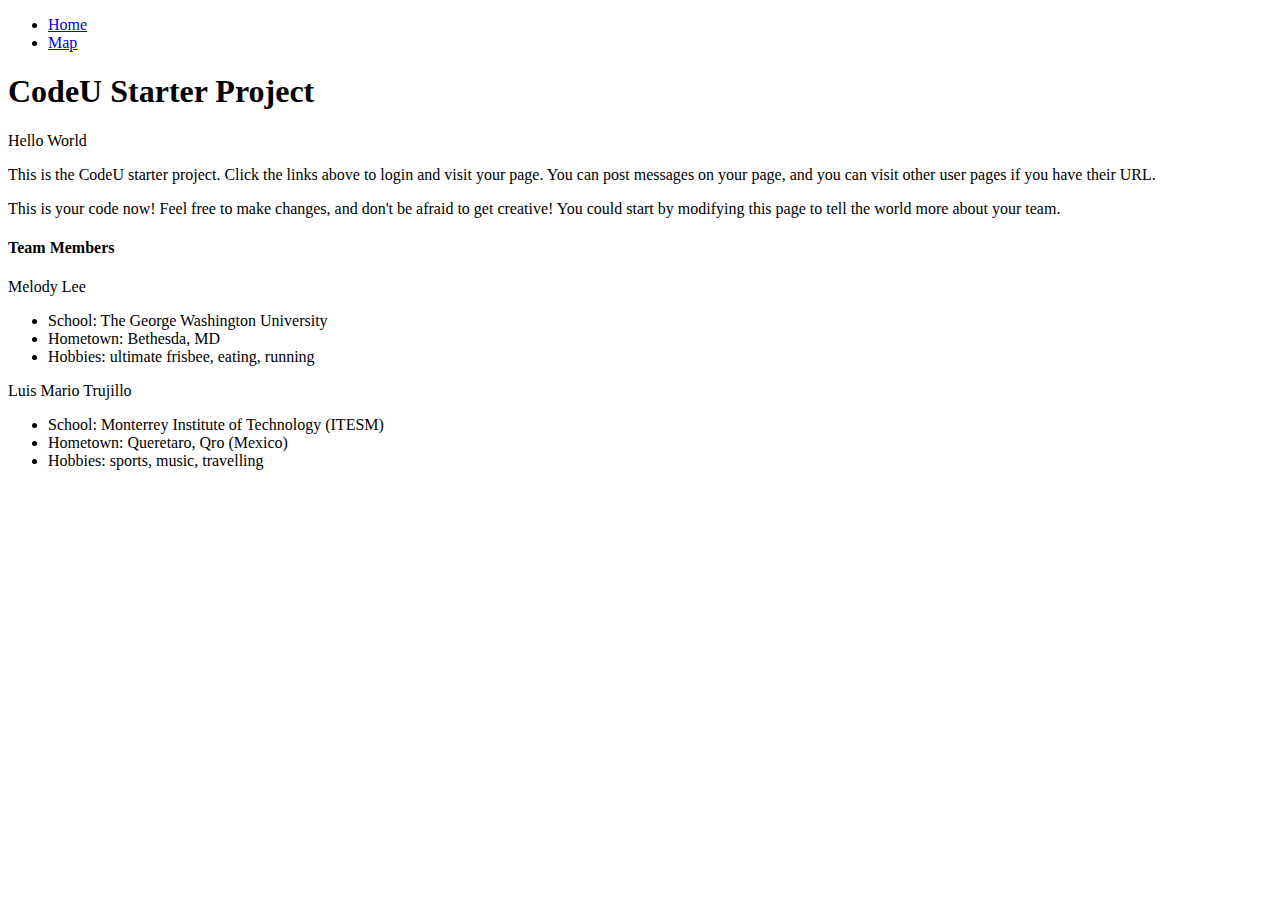
==== src/main/webapp/index.html @ bc951593 "Add navigation link to map on the homepage" ====
<!--
Copyright 2019 Google Inc.

Licensed under the Apache License, Version 2.0 (the "License");
you may not use this file except in compliance with the License.
You may obtain a copy of the License at

    http://www.apache.org/licenses/LICENSE-2.0

Unless required by applicable law or agreed to in writing, software
distributed under the License is distributed on an "AS IS" BASIS,
WITHOUT WARRANTIES OR CONDITIONS OF ANY KIND, either express or implied.
See the License for the specific language governing permissions and
limitations under the License.
-->

<!DOCTYPE html>
<html>
  <head>
    <meta charset="UTF-8">
    <title>CodeU 2019 Starter Project</title>
    <link rel="stylesheet" href="/css/main.css">
    <script src="/js/navigation-loader.js"></script>
  </head>
  <body onload="addLoginOrLogoutLinkToNavigation();">
    <nav>
      <ul id="navigation">
        <li><a href="/">Home</a></li>
        <li><a href="/map.html">Map</a></li>
      </ul>
    </nav>
    <h1>CodeU Starter Project</h1>
    <p>
        Hello World
      <p>
    <p>This is the CodeU starter project. Click the links above to login and visit your page.
    You can post messages on your page, and you can visit other user pages if you have
    their URL.</p>
    <p>This is your code now! Feel free to make changes, and don't be afraid to get creative!
    You could start by modifying this page to tell the world more about your team.</p>
    <h4>Team Members</h4>
    <p>Melody Lee</p>
    <ul>
      <li>School: The George Washington University</li>
      <li>Hometown: Bethesda, MD</li>
      <li>Hobbies: ultimate frisbee, eating, running</li>
    </ul>
    <p>Luis Mario Trujillo</p>
    <ul>
      <li>School: Monterrey Institute of Technology (ITESM)</li>
      <li>Hometown:   Queretaro, Qro (Mexico)</li>
      <li>Hobbies: sports, music, travelling</li>
    </ul>
  </body>
</html>
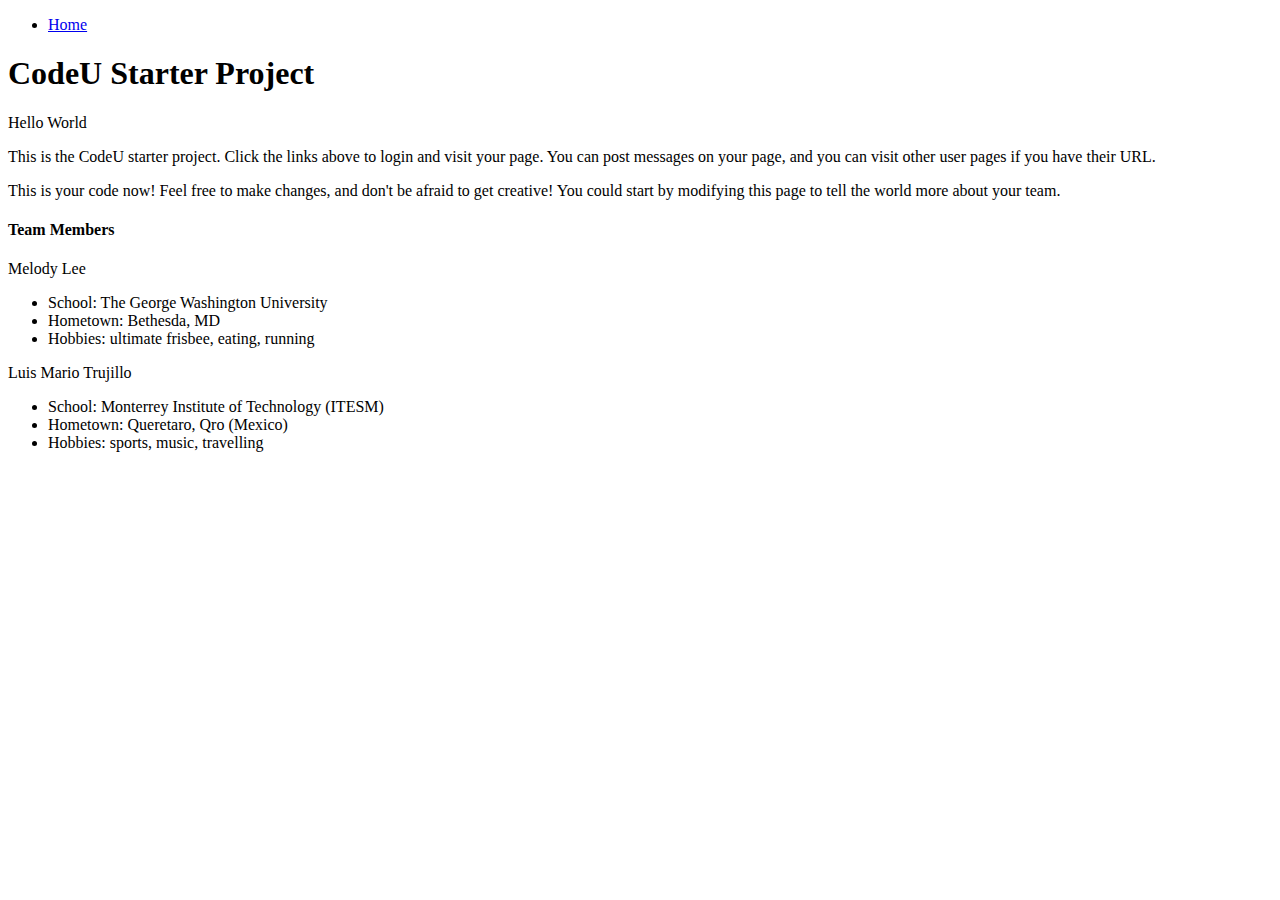
==== commit 4c6687e0: "Resolved merge conflict for stats page" ====
--- a/src/main/webapp/index.html
+++ b/src/main/webapp/index.html
@@ -26,7 +26,6 @@
     <nav>
       <ul id="navigation">
         <li><a href="/">Home</a></li>
-        <li><a href="/map.html">Map</a></li>
       </ul>
     </nav>
     <h1>CodeU Starter Project</h1>
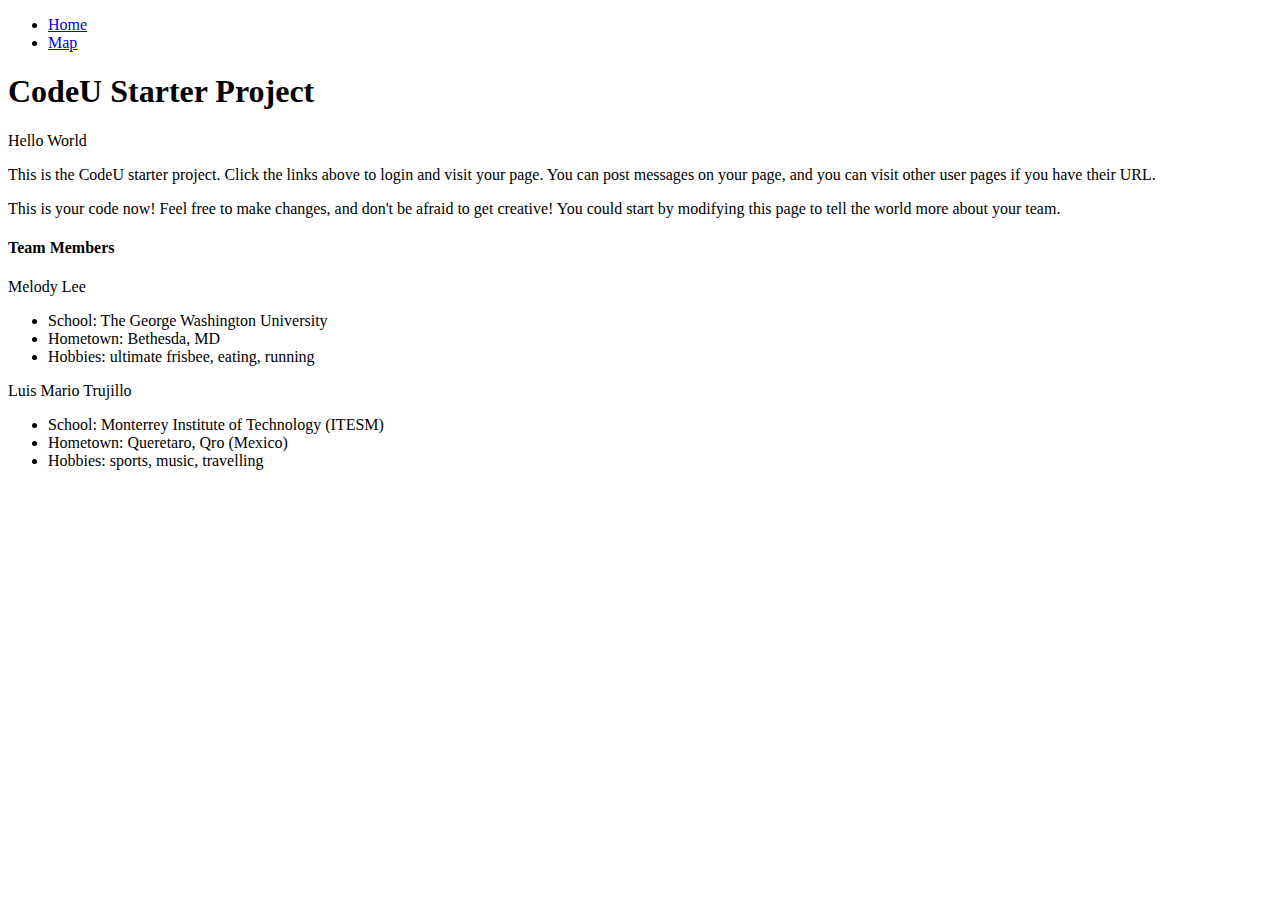
==== commit 02f61f45: "Merge pull request #19 from Jacmurillo1/melody-dev" ====
--- a/src/main/webapp/index.html
+++ b/src/main/webapp/index.html
@@ -26,6 +26,7 @@
     <nav>
       <ul id="navigation">
         <li><a href="/">Home</a></li>
+        <li><a href="/map.html">Map</a></li>
       </ul>
     </nav>
     <h1>CodeU Starter Project</h1>
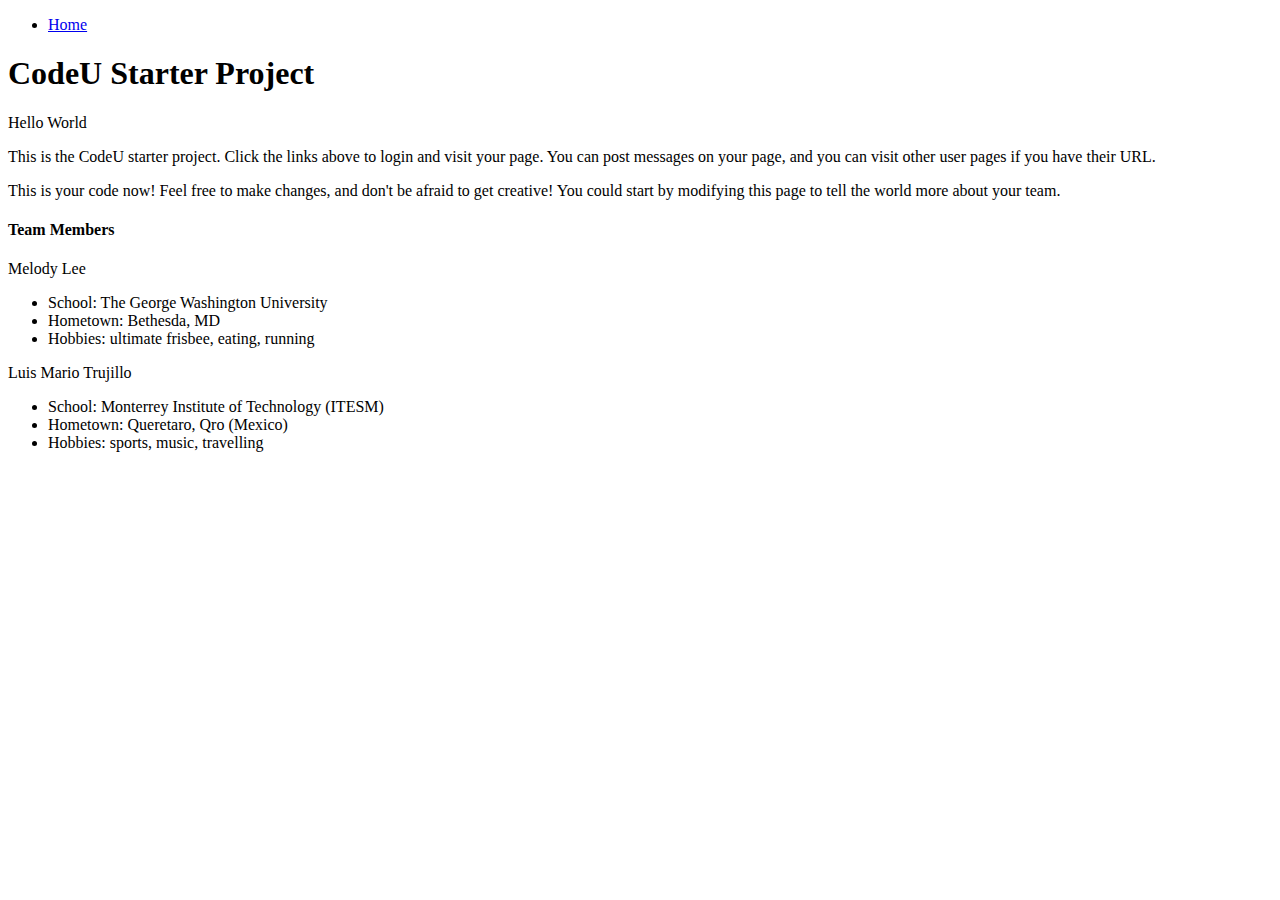
==== commit aaa08c0b: "Merge branch 'master' of https://github.com/Jacmurillo1/Team7" ====
--- a/src/main/webapp/index.html
+++ b/src/main/webapp/index.html
@@ -26,7 +26,6 @@
     <nav>
       <ul id="navigation">
         <li><a href="/">Home</a></li>
-        <li><a href="/map.html">Map</a></li>
       </ul>
     </nav>
     <h1>CodeU Starter Project</h1>
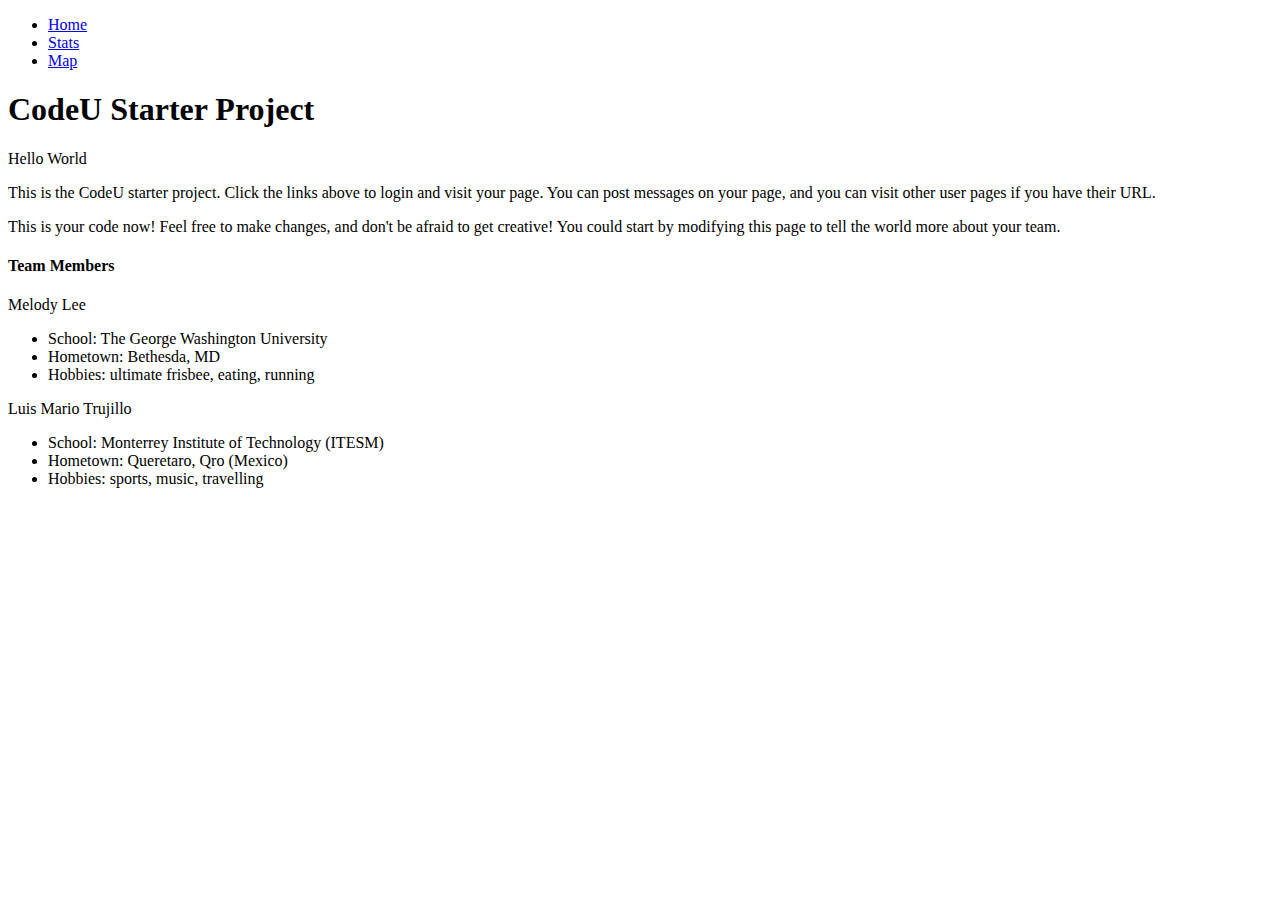
==== commit 99972d14: "links to stats page and back to home" ====
--- a/src/main/webapp/index.html
+++ b/src/main/webapp/index.html
@@ -26,6 +26,8 @@
     <nav>
       <ul id="navigation">
         <li><a href="/">Home</a></li>
+        <li><a href="/stats.html">Stats</a></li>
+        <li><a href="/map.html">Map</a></li>
       </ul>
     </nav>
     <h1>CodeU Starter Project</h1>
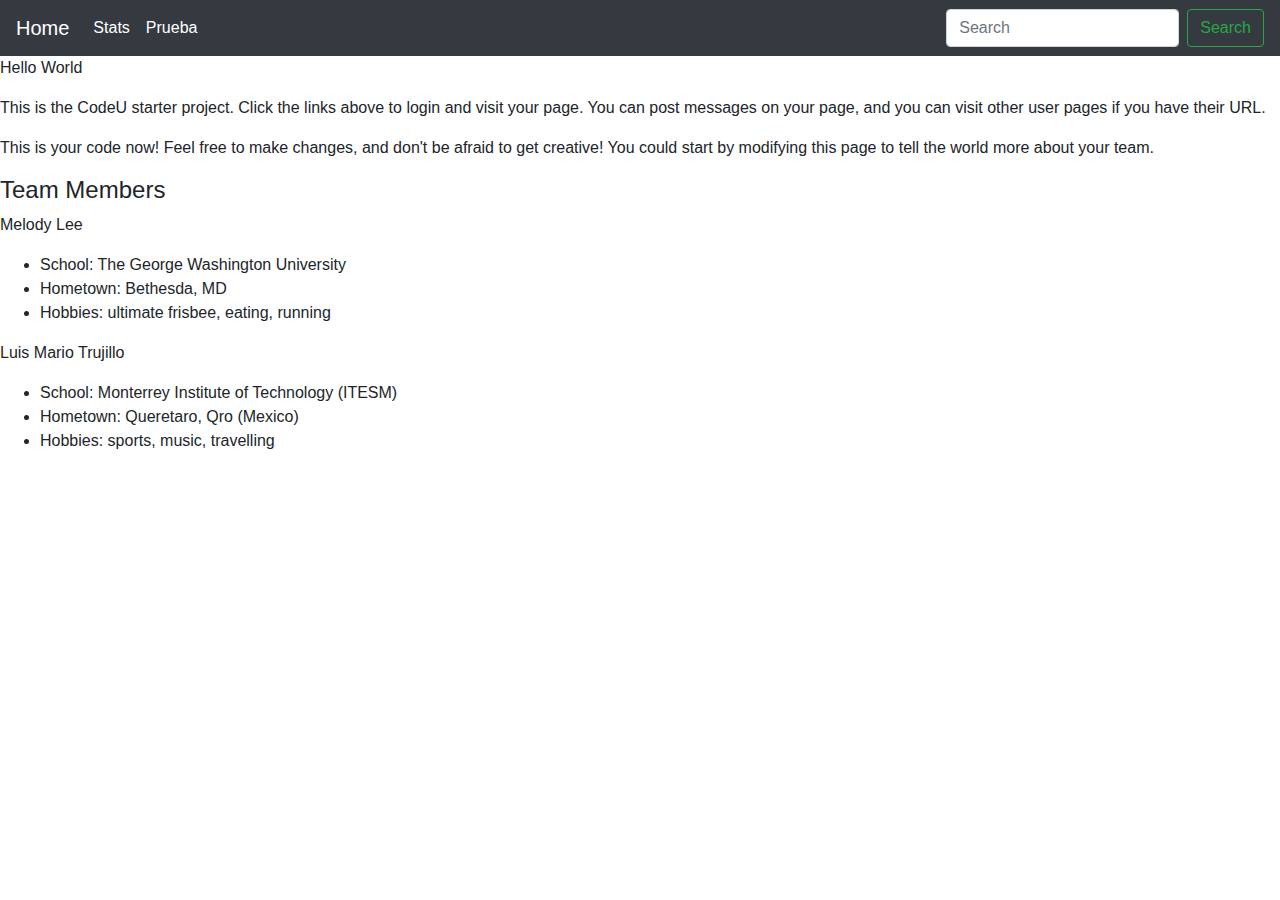
==== commit ef835774: "Added bootstrap" ====
--- a/src/main/webapp/index.html
+++ b/src/main/webapp/index.html
@@ -19,17 +19,33 @@
   <head>
     <meta charset="UTF-8">
     <title>CodeU 2019 Starter Project</title>
+    <link rel="stylesheet" href="https://stackpath.bootstrapcdn.com/bootstrap/4.3.1/css/bootstrap.min.css" integrity="sha384-ggOyR0iXCbMQv3Xipma34MD+dH/1fQ784/j6cY/iJTQUOhcWr7x9JvoRxT2MZw1T" crossorigin="anonymous">
     <link rel="stylesheet" href="/css/main.css">
     <script src="/js/navigation-loader.js"></script>
-  </head>
+    </head>
   <body onload="addLoginOrLogoutLinkToNavigation();">
-    <nav>
-      <ul id="navigation">
-        <li><a href="/">Home</a></li>
-        <li><a href="/stats.html">Stats</a></li>
-        <li><a href="/map.html">Map</a></li>
+
+    <nav class="navbar navbar-expand-md navbar-dark fixed-top bg-dark">
+    <a class="navbar-brand" href="/">Home</a>
+    <button class="navbar-toggler" type="button" data-toggle="collapse" data-target="#navbarCollapse" aria-controls="navbarCollapse" aria-expanded="false" aria-label="Toggle navigation">
+      <span class="navbar-toggler-icon"></span>
+    </button>
+    <div class="collapse navbar-collapse" id="navbarCollapse">
+      <ul class="navbar-nav mr-auto" id="navigation">
+        <li class="nav-item active">
+          <a class="nav-link" href="/stats.html">Stats<span class="sr-only">(current)</span></a>
+        </li>
+        <li class="nav-item active">
+          <a class="nav-link" href="/stats.html">Prueba<span class="sr-only">(current)</span></a>
+        </li>
       </ul>
-    </nav>
+      <form class="form-inline mt-2 mt-md-0">
+        <input class="form-control mr-sm-2" type="text" placeholder="Search" aria-label="Search">
+        <button class="btn btn-outline-success my-2 my-sm-0" type="submit">Search</button>
+      </form>
+    </div>
+  </nav>
+
     <h1>CodeU Starter Project</h1>
     <p>
         Hello World
@@ -52,5 +68,8 @@
       <li>Hometown:   Queretaro, Qro (Mexico)</li>
       <li>Hobbies: sports, music, travelling</li>
     </ul>
+    <script src="https://code.jquery.com/jquery-3.3.1.slim.min.js" integrity="sha384-q8i/X+965DzO0rT7abK41JStQIAqVgRVzpbzo5smXKp4YfRvH+8abtTE1Pi6jizo" crossorigin="anonymous"></script>
+    <script src="https://cdnjs.cloudflare.com/ajax/libs/popper.js/1.14.7/umd/popper.min.js" integrity="sha384-UO2eT0CpHqdSJQ6hJty5KVphtPhzWj9WO1clHTMGa3JDZwrnQq4sF86dIHNDz0W1" crossorigin="anonymous"></script>
+    <script src="https://stackpath.bootstrapcdn.com/bootstrap/4.3.1/js/bootstrap.min.js" integrity="sha384-JjSmVgyd0p3pXB1rRibZUAYoIIy6OrQ6VrjIEaFf/nJGzIxFDsf4x0xIM+B07jRM" crossorigin="anonymous"></script>
   </body>
 </html>
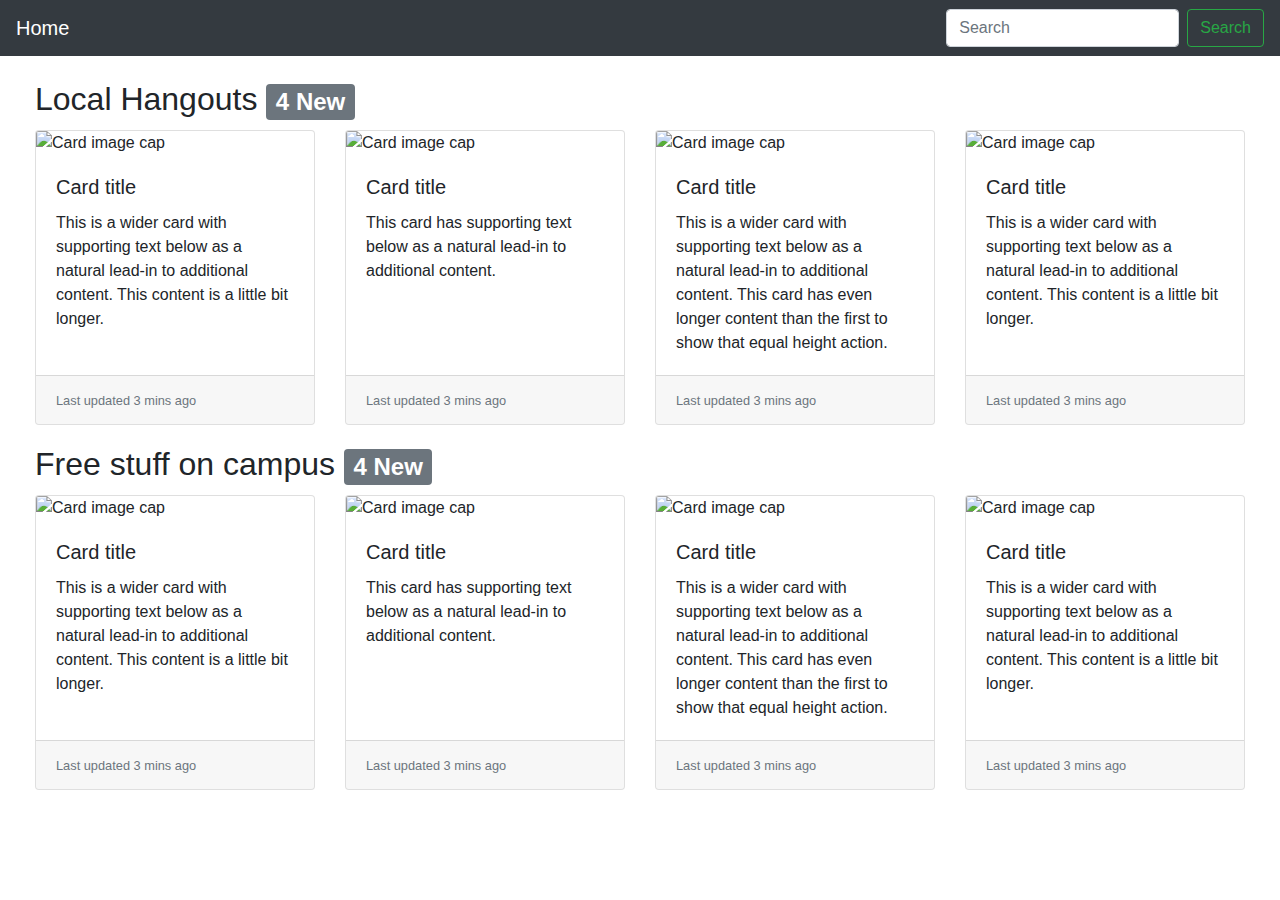
==== commit 2320a9f3: "Frontend cards main page" ====
--- a/src/main/webapp/index.html
+++ b/src/main/webapp/index.html
@@ -5,7 +5,7 @@
 you may not use this file except in compliance with the License.
 You may obtain a copy of the License at
 
-    http://www.apache.org/licenses/LICENSE-2.0
+http://www.apache.org/licenses/LICENSE-2.0
 
 Unless required by applicable law or agreed to in writing, software
 distributed under the License is distributed on an "AS IS" BASIS,
@@ -16,60 +16,125 @@
 
 <!DOCTYPE html>
 <html>
-  <head>
-    <meta charset="UTF-8">
-    <title>CodeU 2019 Starter Project</title>
-    <link rel="stylesheet" href="https://stackpath.bootstrapcdn.com/bootstrap/4.3.1/css/bootstrap.min.css" integrity="sha384-ggOyR0iXCbMQv3Xipma34MD+dH/1fQ784/j6cY/iJTQUOhcWr7x9JvoRxT2MZw1T" crossorigin="anonymous">
-    <link rel="stylesheet" href="/css/main.css">
-    <script src="/js/navigation-loader.js"></script>
-    </head>
-  <body onload="addLoginOrLogoutLinkToNavigation();">
+<head>
+  <meta charset="UTF-8">
+  <title>CodeU 2019 Starter Project</title>
+  <link rel="stylesheet" href="https://stackpath.bootstrapcdn.com/bootstrap/4.3.1/css/bootstrap.min.css" integrity="sha384-ggOyR0iXCbMQv3Xipma34MD+dH/1fQ784/j6cY/iJTQUOhcWr7x9JvoRxT2MZw1T" crossorigin="anonymous">
+  <link rel="stylesheet" href="/css/main.css">
+  <script src="/js/navigation-loader.js"></script>
+</head>
+<body onload="addLoginOrLogoutLinkToNavigation();">
 
-    <nav class="navbar navbar-expand-md navbar-dark fixed-top bg-dark">
+  <nav class="navbar navbar-expand-md navbar-dark fixed-top bg-dark">
     <a class="navbar-brand" href="/">Home</a>
-    <button class="navbar-toggler" type="button" data-toggle="collapse" data-target="#navbarCollapse" aria-controls="navbarCollapse" aria-expanded="false" aria-label="Toggle navigation">
+    <button class="navbar-toggler" type="button" data-toggle="collapse" data-target="#navbarTogglerDemo02" aria-controls="navbarTogglerDemo02" aria-expanded="false" aria-label="Toggle navigation">
       <span class="navbar-toggler-icon"></span>
     </button>
-    <div class="collapse navbar-collapse" id="navbarCollapse">
-      <ul class="navbar-nav mr-auto" id="navigation">
-        <li class="nav-item active">
-          <a class="nav-link" href="/stats.html">Stats<span class="sr-only">(current)</span></a>
-        </li>
-        <li class="nav-item active">
-          <a class="nav-link" href="/stats.html">Prueba<span class="sr-only">(current)</span></a>
+
+    <div class="collapse navbar-collapse" >
+      <ul class="navbar-nav mr-auto mt-2 mt-lg-0" >
+        <li class="nav-item active" id="navigation">
         </li>
       </ul>
-      <form class="form-inline mt-2 mt-md-0">
-        <input class="form-control mr-sm-2" type="text" placeholder="Search" aria-label="Search">
+      <form class="form-inline my-2 my-lg-0">
+        <input class="form-control mr-sm-2" type="search" placeholder="Search">
         <button class="btn btn-outline-success my-2 my-sm-0" type="submit">Search</button>
       </form>
     </div>
   </nav>
 
-    <h1>CodeU Starter Project</h1>
-    <p>
-        Hello World
-      <p>
-    <p>This is the CodeU starter project. Click the links above to login and visit your page.
-    You can post messages on your page, and you can visit other user pages if you have
-    their URL.</p>
-    <p>This is your code now! Feel free to make changes, and don't be afraid to get creative!
-    You could start by modifying this page to tell the world more about your team.</p>
-    <h4>Team Members</h4>
-    <p>Melody Lee</p>
-    <ul>
-      <li>School: The George Washington University</li>
-      <li>Hometown: Bethesda, MD</li>
-      <li>Hobbies: ultimate frisbee, eating, running</li>
-    </ul>
-    <p>Luis Mario Trujillo</p>
-    <ul>
-      <li>School: Monterrey Institute of Technology (ITESM)</li>
-      <li>Hometown:   Queretaro, Qro (Mexico)</li>
-      <li>Hobbies: sports, music, travelling</li>
-    </ul>
-    <script src="https://code.jquery.com/jquery-3.3.1.slim.min.js" integrity="sha384-q8i/X+965DzO0rT7abK41JStQIAqVgRVzpbzo5smXKp4YfRvH+8abtTE1Pi6jizo" crossorigin="anonymous"></script>
-    <script src="https://cdnjs.cloudflare.com/ajax/libs/popper.js/1.14.7/umd/popper.min.js" integrity="sha384-UO2eT0CpHqdSJQ6hJty5KVphtPhzWj9WO1clHTMGa3JDZwrnQq4sF86dIHNDz0W1" crossorigin="anonymous"></script>
-    <script src="https://stackpath.bootstrapcdn.com/bootstrap/4.3.1/js/bootstrap.min.js" integrity="sha384-JjSmVgyd0p3pXB1rRibZUAYoIIy6OrQ6VrjIEaFf/nJGzIxFDsf4x0xIM+B07jRM" crossorigin="anonymous"></script>
-  </body>
+  <h2 style="margin-top:80px; margin-left:35px;">Local Hangouts <span class="badge badge-secondary"> 4 New</span></h2>
+
+  <div class="card-deck" style="margin-top:10px; margin-left:20px; margin-right:20px">
+    <div class="card">
+      <img class="card-img-top" src="/images/hangout1.jpg" alt="Card image cap">
+      <div class="card-body">
+        <h5 class="card-title">Card title</h5>
+        <p class="card-text">This is a wider card with supporting text below as a natural lead-in to additional content. This content is a little bit longer.</p>
+      </div>
+      <div class="card-footer">
+        <small class="text-muted">Last updated 3 mins ago</small>
+      </div>
+    </div>
+    <div class="card">
+      <img class="card-img-top" src="/images/hangout2.jpg" alt="Card image cap">
+      <div class="card-body">
+        <h5 class="card-title">Card title</h5>
+        <p class="card-text">This card has supporting text below as a natural lead-in to additional content.</p>
+      </div>
+      <div class="card-footer">
+        <small class="text-muted">Last updated 3 mins ago</small>
+      </div>
+    </div>
+    <div class="card">
+      <img class="card-img-top" src="/images/hangout3.jpg" alt="Card image cap">
+      <div class="card-body">
+        <h5 class="card-title">Card title</h5>
+        <p class="card-text">This is a wider card with supporting text below as a natural lead-in to additional content. This card has even longer content than the first to show that equal height action.</p>
+      </div>
+      <div class="card-footer">
+        <small class="text-muted">Last updated 3 mins ago</small>
+      </div>
+    </div>
+    <div class="card">
+      <img class="card-img-top" src="/images/hangout4.jpg" alt="Card image cap">
+      <div class="card-body">
+        <h5 class="card-title">Card title</h5>
+        <p class="card-text">This is a wider card with supporting text below as a natural lead-in to additional content. This content is a little bit longer.</p>
+      </div>
+      <div class="card-footer">
+        <small class="text-muted">Last updated 3 mins ago</small>
+      </div>
+    </div>
+  </div>
+
+  <h2 style="margin-top:20px; margin-left:35px;">Free stuff on campus <span class="badge badge-secondary"> 4 New</span></h2>
+
+  <div class="card-deck" style="margin-top:10px; margin-left:20px; margin-right:20px; padding-bottom:20px;">
+    <div class="card">
+      <img class="card-img-top" src="/images/food1.jpg" alt="Card image cap">
+      <div class="card-body">
+        <h5 class="card-title">Card title</h5>
+        <p class="card-text">This is a wider card with supporting text below as a natural lead-in to additional content. This content is a little bit longer.</p>
+      </div>
+      <div class="card-footer">
+        <small class="text-muted">Last updated 3 mins ago</small>
+      </div>
+    </div>
+    <div class="card">
+      <img class="card-img-top" src="/images/food2.jpg" alt="Card image cap">
+      <div class="card-body">
+        <h5 class="card-title">Card title</h5>
+        <p class="card-text">This card has supporting text below as a natural lead-in to additional content.</p>
+      </div>
+      <div class="card-footer">
+        <small class="text-muted">Last updated 3 mins ago</small>
+      </div>
+    </div>
+    <div class="card">
+      <img class="card-img-top" src="/images/food3.jpg" alt="Card image cap">
+      <div class="card-body">
+        <h5 class="card-title">Card title</h5>
+        <p class="card-text">This is a wider card with supporting text below as a natural lead-in to additional content. This card has even longer content than the first to show that equal height action.</p>
+      </div>
+      <div class="card-footer">
+        <small class="text-muted">Last updated 3 mins ago</small>
+      </div>
+    </div>
+    <div class="card">
+      <img class="card-img-top" src="/images/food4.jpg" alt="Card image cap">
+      <div class="card-body">
+        <h5 class="card-title">Card title</h5>
+        <p class="card-text">This is a wider card with supporting text below as a natural lead-in to additional content. This content is a little bit longer.</p>
+      </div>
+      <div class="card-footer">
+        <small class="text-muted">Last updated 3 mins ago</small>
+      </div>
+    </div>
+  </div>
+
+  <script src="https://code.jquery.com/jquery-3.3.1.slim.min.js" integrity="sha384-q8i/X+965DzO0rT7abK41JStQIAqVgRVzpbzo5smXKp4YfRvH+8abtTE1Pi6jizo" crossorigin="anonymous"></script>
+  <script src="https://cdnjs.cloudflare.com/ajax/libs/popper.js/1.14.7/umd/popper.min.js" integrity="sha384-UO2eT0CpHqdSJQ6hJty5KVphtPhzWj9WO1clHTMGa3JDZwrnQq4sF86dIHNDz0W1" crossorigin="anonymous"></script>
+  <script src="https://stackpath.bootstrapcdn.com/bootstrap/4.3.1/js/bootstrap.min.js" integrity="sha384-JjSmVgyd0p3pXB1rRibZUAYoIIy6OrQ6VrjIEaFf/nJGzIxFDsf4x0xIM+B07jRM" crossorigin="anonymous"></script>
+</body>
 </html>
